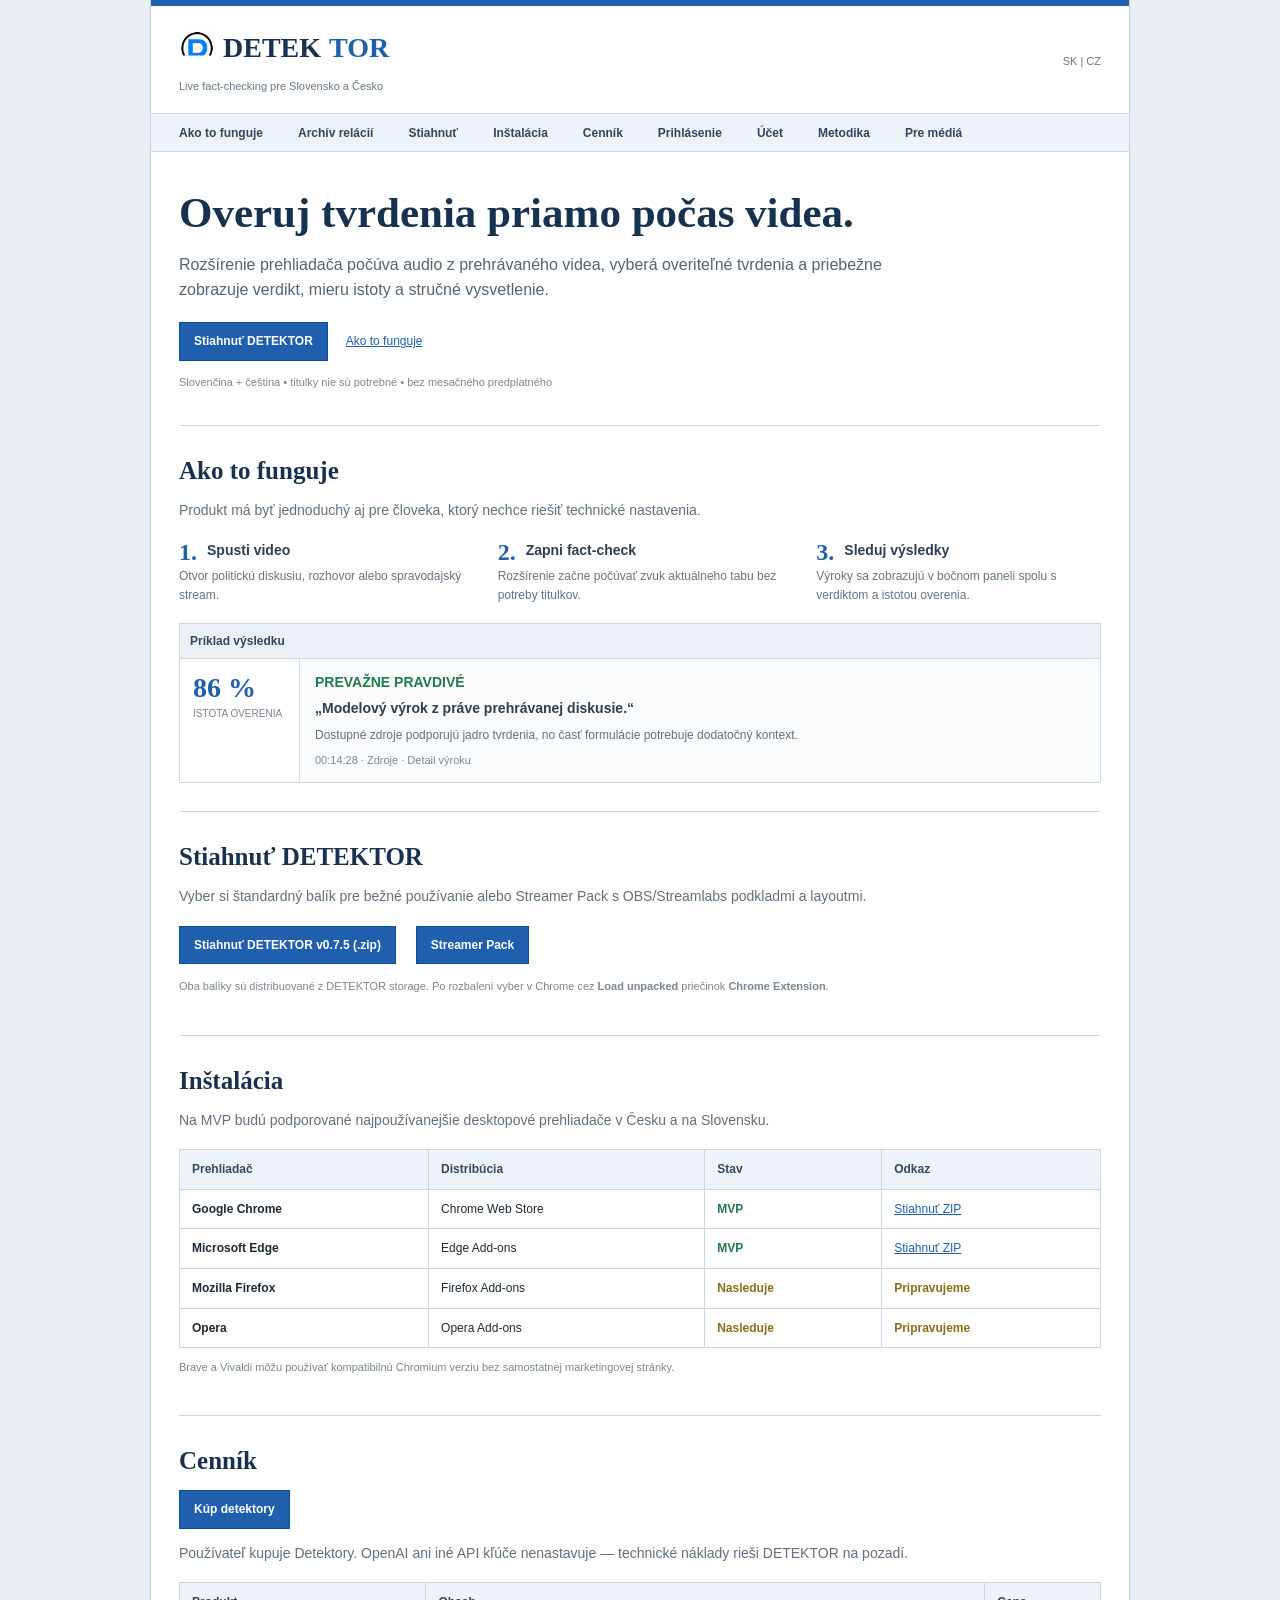
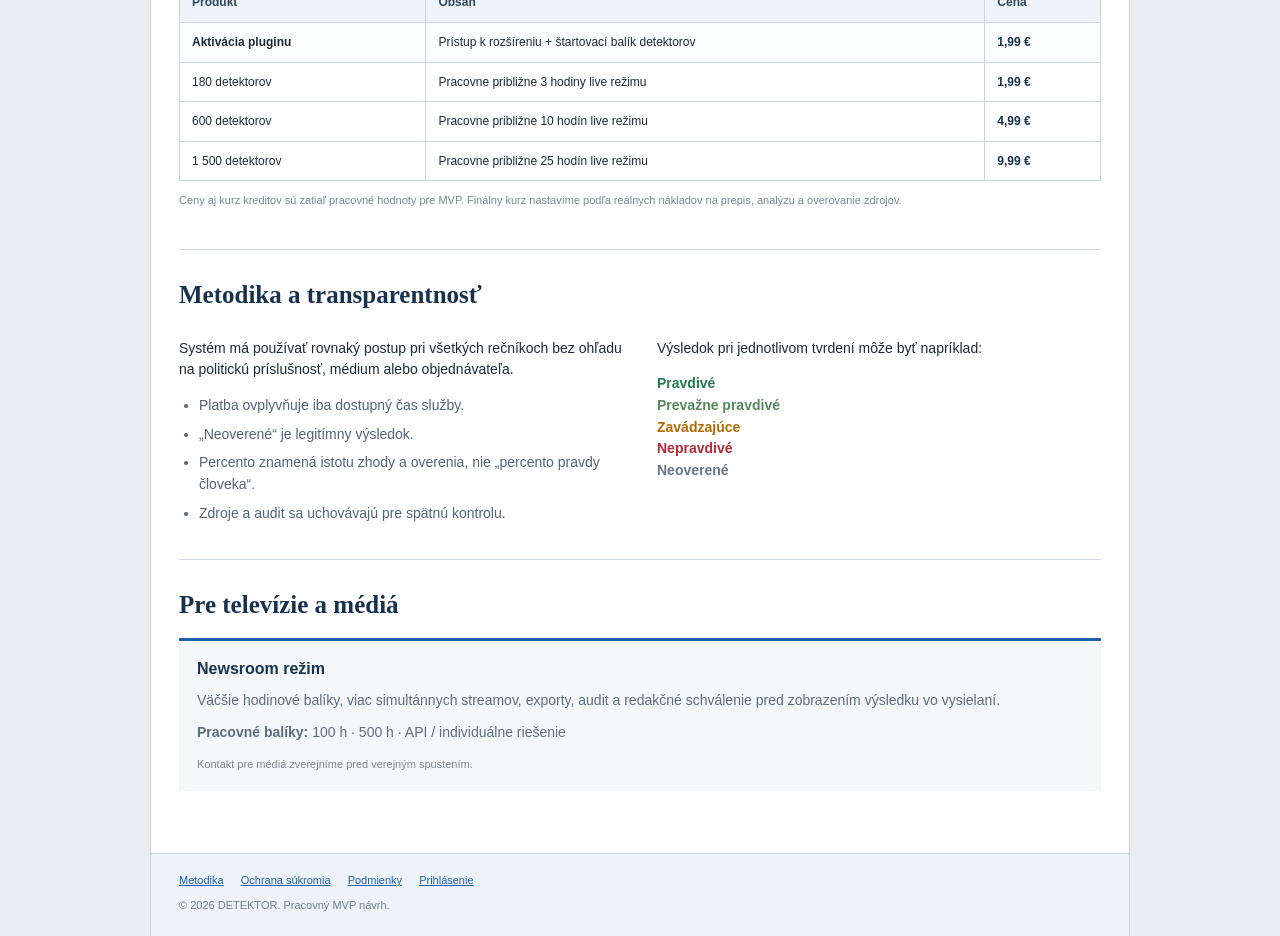
==== index.html @ 43678f48 "Update DETEKTOR download label to v0.7.5" ====
<!doctype html>
<html lang="sk">
<head>
<meta charset="utf-8">
<meta name="viewport" content="width=device-width, initial-scale=1">
<title>DETEKTOR — Live fact-checking CZ/SK</title>
<link rel="icon" href="assets/detektor-logo.png" type="image/png">
<meta name="description" content="Live fact-checking videí a diskusií v slovenčine a češtine.">
<style>
:root{
  --blue:#1f5fae;
  --blue2:#0f4f96;
  --navy:#17324f;
  --text:#1d2a36;
  --muted:#667788;
  --line:#cfd8e3;
  --soft:#f4f7fa;
  --green:#237a4b;
  --amber:#b46900;
  --red:#b42a38;
}
*{box-sizing:border-box}
html{scroll-behavior:smooth}
body{
  margin:0;
  background:#e9eef3;
  color:var(--text);
  font-family:Verdana,Arial,Helvetica,sans-serif;
  font-size:14px;
  line-height:1.55;
}
a{color:var(--blue);text-decoration:underline}
a:hover{color:var(--blue2)}
.page{
  width:min(980px,100%);
  margin:0 auto;
  background:white;
  min-height:100vh;
  border-left:1px solid #c7d0da;
  border-right:1px solid #c7d0da;
}
.topline{
  height:6px;
  background:var(--blue);
}
.header{
  padding:22px 28px 18px;
  display:flex;
  justify-content:space-between;
  align-items:center;
  gap:20px;
  border-bottom:1px solid var(--line);
  overflow:visible;
}
.brand{
  font:700 28px/1.12 Georgia,"Times New Roman",serif;
  color:var(--navy);
  text-decoration:none;
  display:inline-flex;
  align-items:center;
  gap:8px;
  min-height:40px;
  overflow:visible;
  white-space:nowrap;
}
.brand img{
  width:36px;
  height:36px;
  display:block;
  object-fit:contain;
  object-position:center;
  flex:0 0 36px;
  margin:0;
  padding:0;
  transform:none;
}
.brand span{color:var(--blue)}
.tagline{
  font-size:11px;
  color:var(--muted);
  margin-top:5px;
}
.lang{
  font-size:11px;
  color:var(--muted);
  white-space:nowrap;
}
.menu{
  background:#edf3f8;
  border-bottom:1px solid var(--line);
  padding:0 28px;
}
.menu ul{
  list-style:none;
  padding:0;
  margin:0;
  display:flex;
  flex-wrap:wrap;
}
.menu li{margin:0}
.menu a{
  display:block;
  padding:10px 15px 9px 0;
  margin-right:20px;
  color:#31475e;
  text-decoration:none;
  font-size:12px;
  font-weight:700;
}
.menu a:hover{color:var(--blue)}

.content{
  padding:0 28px 34px;
}
.hero{
  padding:38px 0 34px;
  border-bottom:1px solid var(--line);
}
.hero h1{
  font:700 43px/1.08 Georgia,"Times New Roman",serif;
  color:var(--navy);
  margin:0 0 16px;
  max-width:760px;
}
.hero p{
  max-width:760px;
  margin:0 0 18px;
  color:#536475;
  font-size:16px;
}
.hero-actions{
  margin-top:20px;
}
.button{
  display:inline-block;
  background:var(--blue);
  color:white;
  text-decoration:none;
  padding:9px 14px;
  border:1px solid var(--blue2);
  font-weight:700;
  font-size:12px;
  margin-right:8px;
}
.button:hover{background:var(--blue2);color:white}
.textlink{
  font-size:12px;
  margin-left:6px;
}
.note{
  margin-top:13px;
  color:#7b8896;
  font-size:11px;
}

.section{
  padding:30px 0 28px;
  border-bottom:1px solid var(--line);
}
.section:last-child{border-bottom:0}
.section h2{
  font:700 25px/1.2 Georgia,"Times New Roman",serif;
  color:var(--navy);
  margin:0 0 14px;
}
.section-intro{
  color:#607080;
  max-width:760px;
  margin-bottom:18px;
}
.columns{
  display:grid;
  grid-template-columns:1fr 1fr;
  gap:34px;
}
.columns.three{
  grid-template-columns:repeat(3,1fr);
}
.number{
  font:bold 24px Georgia,"Times New Roman",serif;
  color:var(--blue);
  float:left;
  margin-right:10px;
  line-height:1;
}
.step h3{
  margin:0 0 6px;
  font-size:14px;
  color:#2c4055;
}
.step p{
  margin:0;
  color:#657585;
  font-size:12px;
}
.clear{clear:both}

.browser-list{
  width:100%;
  border-collapse:collapse;
  margin-top:10px;
}
.browser-list th,
.browser-list td{
  border:1px solid #ccd6e0;
  padding:10px 12px;
  text-align:left;
  vertical-align:top;
}
.browser-list th{
  background:#edf3f8;
  color:#33495f;
  font-size:12px;
}
.browser-list td{
  font-size:12px;
}
.browser-list .status{
  color:var(--green);
  font-weight:700;
}
.browser-list .planned{
  color:#8a6d1d;
  font-weight:700;
}

.sample{
  margin-top:18px;
  border:1px solid #cfd8e3;
  background:#fafbfc;
}
.sample-head{
  background:#eaf0f6;
  border-bottom:1px solid #cfd8e3;
  padding:8px 10px;
  font-weight:700;
  color:#33485d;
  font-size:12px;
}
.sample-body{
  display:grid;
  grid-template-columns:120px 1fr;
}
.sample-left{
  padding:13px;
  border-right:1px solid #d6dee7;
  background:white;
}
.sample-left b{
  font:700 28px Georgia,"Times New Roman",serif;
  display:block;
  color:var(--blue);
}
.sample-left span{
  display:block;
  color:#7a8795;
  font-size:10px;
  margin-top:2px;
}
.sample-right{
  padding:13px 15px;
}
.sample-verdict{
  font-weight:700;
  color:var(--green);
  margin-bottom:4px;
}
.sample-claim{
  font-weight:700;
  color:#2e3f50;
  margin-bottom:6px;
}
.sample-explain{
  color:#627181;
  font-size:12px;
}
.sample-meta{
  margin-top:8px;
  font-size:11px;
  color:#7b8896;
}

.pricing{
  width:100%;
  border-collapse:collapse;
  margin-top:10px;
}
.pricing th,
.pricing td{
  border:1px solid #cbd5df;
  padding:10px 12px;
  text-align:left;
}
.pricing th{
  background:#edf3f8;
  color:#31475d;
  font-size:12px;
}
.pricing td{
  font-size:12px;
}
.pricing td.price{
  font-weight:700;
  color:var(--navy);
  white-space:nowrap;
}
.pricing tr:first-child td{
  background:#fbfdff;
}
.small{
  font-size:11px;
  color:#7a8794;
}

.rules{
  margin:0;
  padding-left:20px;
}
.rules li{
  margin:7px 0;
  color:#536475;
}
.media-box{
  border-top:3px solid var(--blue);
  background:#f5f8fb;
  padding:16px 18px;
  margin-top:18px;
}
.media-box h3{
  margin:0 0 8px;
  color:var(--navy);
  font-size:16px;
}
.media-box p{
  margin:0 0 10px;
  color:#5c6d7d;
}

.footer{
  background:#edf3f8;
  border-top:1px solid var(--line);
  padding:18px 28px 22px;
  font-size:11px;
  color:#6f7d8a;
}
.footer-links{
  margin-bottom:8px;
}
.footer-links a{
  margin-right:14px;
  font-size:11px;
}

@media(max-width:760px){
  .header{align-items:flex-start;flex-direction:column}
  .hero h1{font-size:34px}
  .columns,.columns.three{grid-template-columns:1fr}
  .sample-body{grid-template-columns:1fr}
  .sample-left{border-right:0;border-bottom:1px solid #d6dee7}
  .menu ul{display:block}
  .menu a{padding:8px 0;margin:0}
  .pricing,.browser-list{font-size:11px}
  .pricing th,.pricing td,.browser-list th,.browser-list td{padding:8px}
}
</style>
</head>
<body>
<div class="page">
  <div class="topline"></div>

  <header class="header">
    <div>
      <a href="#top" class="brand"><img src="assets/detektor-logo.png" alt="">DETEK<span>TOR</span></a>
      <div class="tagline">Live fact-checking pre Slovensko a Česko</div>
    </div>
    <div class="lang">SK | CZ</div>
  </header>

  <nav class="menu">
    <ul>
      <li><a href="#ako">Ako to funguje</a></li>
      <li><a href="archiv.html">Archív relácií</a></li>
      <li><a href="#download">Stiahnuť</a></li>
      <li><a href="#instalacia">Inštalácia</a></li>
      <li><a href="#cennik">Cenník</a></li>
      <li><a href="login.html">Prihlásenie</a></li>
      <li><a href="ucet.html">Účet</a></li>
      <li><a href="#metodika">Metodika</a></li>
      <li><a href="#media">Pre médiá</a></li>
    </ul>
  </nav>

  <main class="content" id="top">
    <section class="hero">
      <h1>Overuj tvrdenia priamo počas videa.</h1>
      <p>
        Rozšírenie prehliadača počúva audio z prehrávaného videa, vyberá overiteľné tvrdenia
        a priebežne zobrazuje verdikt, mieru istoty a stručné vysvetlenie.
      </p>
      <div class="hero-actions">
        <a href="#download" class="button">Stiahnuť DETEKTOR</a>
        <a href="#ako" class="textlink">Ako to funguje</a>
      </div>
      <div class="note">
        Slovenčina + čeština • titulky nie sú potrebné • bez mesačného predplatného
      </div>
    </section>

    <section class="section" id="ako">
      <h2>Ako to funguje</h2>
      <div class="section-intro">
        Produkt má byť jednoduchý aj pre človeka, ktorý nechce riešiť technické nastavenia.
      </div>

      <div class="columns three">
        <div class="step">
          <div class="number">1.</div>
          <h3>Spusti video</h3>
          <p>Otvor politickú diskusiu, rozhovor alebo spravodajský stream.</p>
          <div class="clear"></div>
        </div>
        <div class="step">
          <div class="number">2.</div>
          <h3>Zapni fact-check</h3>
          <p>Rozšírenie začne počúvať zvuk aktuálneho tabu bez potreby titulkov.</p>
          <div class="clear"></div>
        </div>
        <div class="step">
          <div class="number">3.</div>
          <h3>Sleduj výsledky</h3>
          <p>Výroky sa zobrazujú v bočnom paneli spolu s verdiktom a istotou overenia.</p>
          <div class="clear"></div>
        </div>
      </div>

      <div class="sample">
        <div class="sample-head">Príklad výsledku</div>
        <div class="sample-body">
          <div class="sample-left">
            <b>86 %</b>
            <span>ISTOTA OVERENIA</span>
          </div>
          <div class="sample-right">
            <div class="sample-verdict">PREVAŽNE PRAVDIVÉ</div>
            <div class="sample-claim">„Modelový výrok z práve prehrávanej diskusie.“</div>
            <div class="sample-explain">
              Dostupné zdroje podporujú jadro tvrdenia, no časť formulácie potrebuje dodatočný kontext.
            </div>
            <div class="sample-meta">00:14:28 · Zdroje · Detail výroku</div>
          </div>
        </div>
      </div>
    </section>

    <section class="section" id="download">
      <h2>Stiahnuť DETEKTOR</h2>
      <div class="section-intro">
        Vyber si štandardný balík pre bežné používanie alebo Streamer Pack s OBS/Streamlabs podkladmi a layoutmi.
      </div>
      <p>
        <a class="button" href="https://mexrrchqiehzvrefftym.supabase.co/storage/v1/object/public/downloads/DETEKTOR_latest.zip" download>Stiahnuť DETEKTOR v0.7.5 (.zip)</a>
        <a class="button secondary" href="https://mexrrchqiehzvrefftym.supabase.co/storage/v1/object/public/downloads/DETEKTOR_Streamer_latest.zip" download style="margin-left:8px">Streamer Pack</a>
      </p>
      <p class="small">
        Oba balíky sú distribuované z DETEKTOR storage. Po rozbalení vyber v Chrome cez <strong>Load unpacked</strong> priečinok <strong>Chrome Extension</strong>.
      </p>
    </section>

    <section class="section" id="instalacia">
      <h2>Inštalácia</h2>
      <div class="section-intro">
        Na MVP budú podporované najpoužívanejšie desktopové prehliadače v Česku a na Slovensku.
      </div>

      <table class="browser-list">
        <thead>
          <tr>
            <th>Prehliadač</th>
            <th>Distribúcia</th>
            <th>Stav</th>
            <th>Odkaz</th>
          </tr>
        </thead>
        <tbody>
          <tr>
            <td><strong>Google Chrome</strong></td>
            <td>Chrome Web Store</td>
            <td class="status">MVP</td>
            <td><a href="https://mexrrchqiehzvrefftym.supabase.co/storage/v1/object/public/downloads/DETEKTOR_latest.zip">Stiahnuť ZIP</a></td>
          </tr>
          <tr>
            <td><strong>Microsoft Edge</strong></td>
            <td>Edge Add-ons</td>
            <td class="status">MVP</td>
            <td><a href="https://mexrrchqiehzvrefftym.supabase.co/storage/v1/object/public/downloads/DETEKTOR_latest.zip">Stiahnuť ZIP</a></td>
          </tr>
          <tr>
            <td><strong>Mozilla Firefox</strong></td>
            <td>Firefox Add-ons</td>
            <td class="planned">Nasleduje</td>
            <td><span class="planned">Pripravujeme</span></td>
          </tr>
          <tr>
            <td><strong>Opera</strong></td>
            <td>Opera Add-ons</td>
            <td class="planned">Nasleduje</td>
            <td><span class="planned">Pripravujeme</span></td>
          </tr>
        </tbody>
      </table>

      <p class="small">
        Brave a Vivaldi môžu používať kompatibilnú Chromium verziu bez samostatnej marketingovej stránky.
      </p>
    </section>

    <section class="section" id="cennik">
      <h2>Cenník</h2>
      <p><a class="button" href="ucet.html#kupit">Kúp detektory</a></p>
      <div class="section-intro">
        Používateľ kupuje Detektory. OpenAI ani iné API kľúče nenastavuje — technické náklady rieši DETEKTOR na pozadí.
      </div>

      <table class="pricing">
        <thead>
          <tr>
            <th>Produkt</th>
            <th>Obsah</th>
            <th>Cena</th>
          </tr>
        </thead>
        <tbody>
          <tr>
            <td><strong>Aktivácia pluginu</strong></td>
            <td>Prístup k rozšíreniu + štartovací balík detektorov</td>
            <td class="price">1,99 €</td>
          </tr>
          <tr>
            <td>180 detektorov</td>
            <td>Pracovne približne 3 hodiny live režimu</td>
            <td class="price">1,99 €</td>
          </tr>
          <tr>
            <td>600 detektorov</td>
            <td>Pracovne približne 10 hodín live režimu</td>
            <td class="price">4,99 €</td>
          </tr>
          <tr>
            <td>1 500 detektorov</td>
            <td>Pracovne približne 25 hodín live režimu</td>
            <td class="price">9,99 €</td>
          </tr>
        </tbody>
      </table>

      <p class="small">
        Ceny aj kurz kreditov sú zatiaľ pracovné hodnoty pre MVP. Finálny kurz nastavíme podľa reálnych nákladov na prepis, analýzu a overovanie zdrojov.
      </p>
    </section>

    <section class="section" id="metodika">
      <h2>Metodika a transparentnosť</h2>
      <div class="columns">
        <div>
          <p>
            Systém má používať rovnaký postup pri všetkých rečníkoch bez ohľadu na politickú príslušnosť,
            médium alebo objednávateľa.
          </p>
          <ul class="rules">
            <li>Platba ovplyvňuje iba dostupný čas služby.</li>
            <li>„Neoverené“ je legitímny výsledok.</li>
            <li>Percento znamená istotu zhody a overenia, nie „percento pravdy človeka“.</li>
            <li>Zdroje a audit sa uchovávajú pre spätnú kontrolu.</li>
          </ul>
        </div>
        <div>
          <p>
            Výsledok pri jednotlivom tvrdení môže byť napríklad:
          </p>
          <p>
            <strong style="color:var(--green)">Pravdivé</strong><br>
            <strong style="color:#55885f">Prevažne pravdivé</strong><br>
            <strong style="color:var(--amber)">Zavádzajúce</strong><br>
            <strong style="color:var(--red)">Nepravdivé</strong><br>
            <strong style="color:var(--muted)">Neoverené</strong>
          </p>
        </div>
      </div>
    </section>

    <section class="section" id="media">
      <h2>Pre televízie a médiá</h2>
      <div class="media-box">
        <h3>Newsroom režim</h3>
        <p>
          Väčšie hodinové balíky, viac simultánnych streamov, exporty, audit a redakčné schválenie
          pred zobrazením výsledku vo vysielaní.
        </p>
        <p>
          <strong>Pracovné balíky:</strong> 100 h · 500 h · API / individuálne riešenie
        </p>
        <span class="small">Kontakt pre médiá zverejníme pred verejným spustením.</span>
      </div>
    </section>
  </main>

  <footer class="footer">
    <div class="footer-links">
      <a href="#metodika">Metodika</a>
      <a href="ochrana-sukromia.html">Ochrana súkromia</a>
      <a href="podmienky.html">Podmienky</a>
      <a href="login.html">Prihlásenie</a>
    </div>
    © 2026 DETEKTOR. Pracovný MVP návrh.
  </footer>
</div>
</body>
</html>
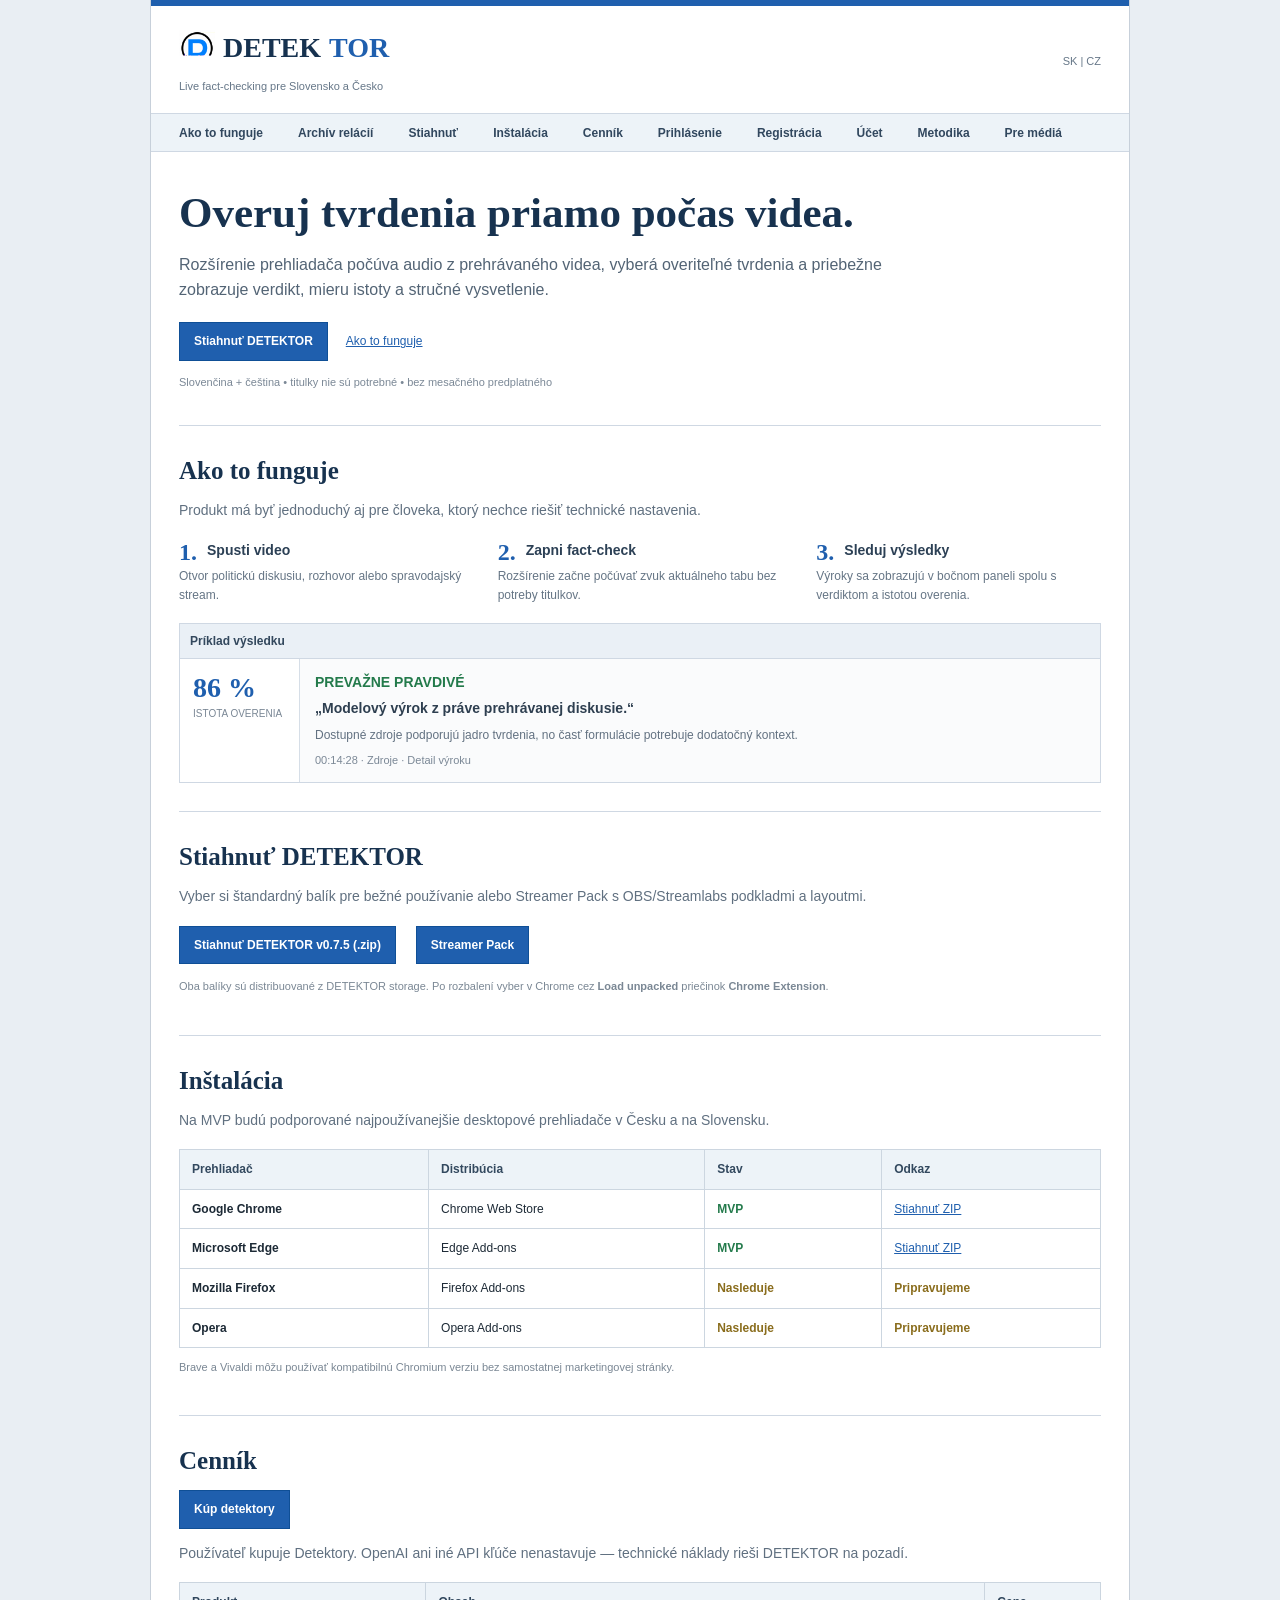
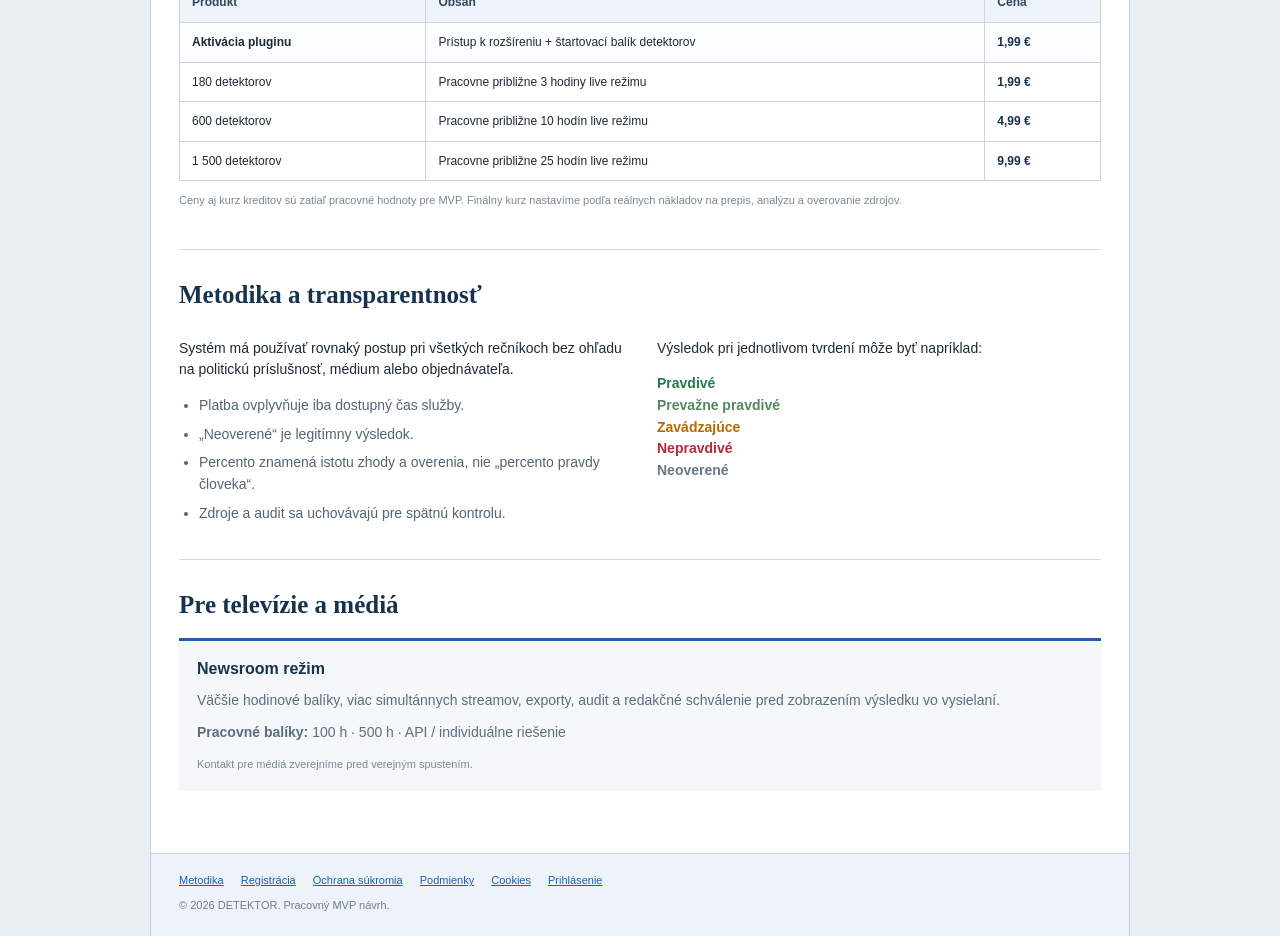
==== commit 2375e345: "Add registration and legal navigation" ====
--- a/index.html
+++ b/index.html
@@ -4,7 +4,7 @@
 <meta charset="utf-8">
 <meta name="viewport" content="width=device-width, initial-scale=1">
 <title>DETEKTOR — Live fact-checking CZ/SK</title>
-<link rel="icon" href="assets/detektor-logo.png" type="image/png">
+<link rel="icon" href="assets/detektor-logo.png?v=3" type="image/png">
 <meta name="description" content="Live fact-checking videí a diskusií v slovenčine a češtine.">
 <style>
 :root{
@@ -370,7 +370,7 @@
 
   <header class="header">
     <div>
-      <a href="#top" class="brand"><img src="assets/detektor-logo.png" alt="">DETEK<span>TOR</span></a>
+      <a href="#top" class="brand"><img src="assets/detektor-logo.png?v=3" alt="">DETEK<span>TOR</span></a>
       <div class="tagline">Live fact-checking pre Slovensko a Česko</div>
     </div>
     <div class="lang">SK | CZ</div>
@@ -384,6 +384,7 @@
       <li><a href="#instalacia">Inštalácia</a></li>
       <li><a href="#cennik">Cenník</a></li>
       <li><a href="login.html">Prihlásenie</a></li>
+      <li><a href="registracia.html">Registrácia</a></li>
       <li><a href="ucet.html">Účet</a></li>
       <li><a href="#metodika">Metodika</a></li>
       <li><a href="#media">Pre médiá</a></li>
@@ -607,8 +608,10 @@
   <footer class="footer">
     <div class="footer-links">
       <a href="#metodika">Metodika</a>
+      <a href="registracia.html">Registrácia</a>
       <a href="ochrana-sukromia.html">Ochrana súkromia</a>
       <a href="podmienky.html">Podmienky</a>
+      <a href="cookies.html">Cookies</a>
       <a href="login.html">Prihlásenie</a>
     </div>
     © 2026 DETEKTOR. Pracovný MVP návrh.
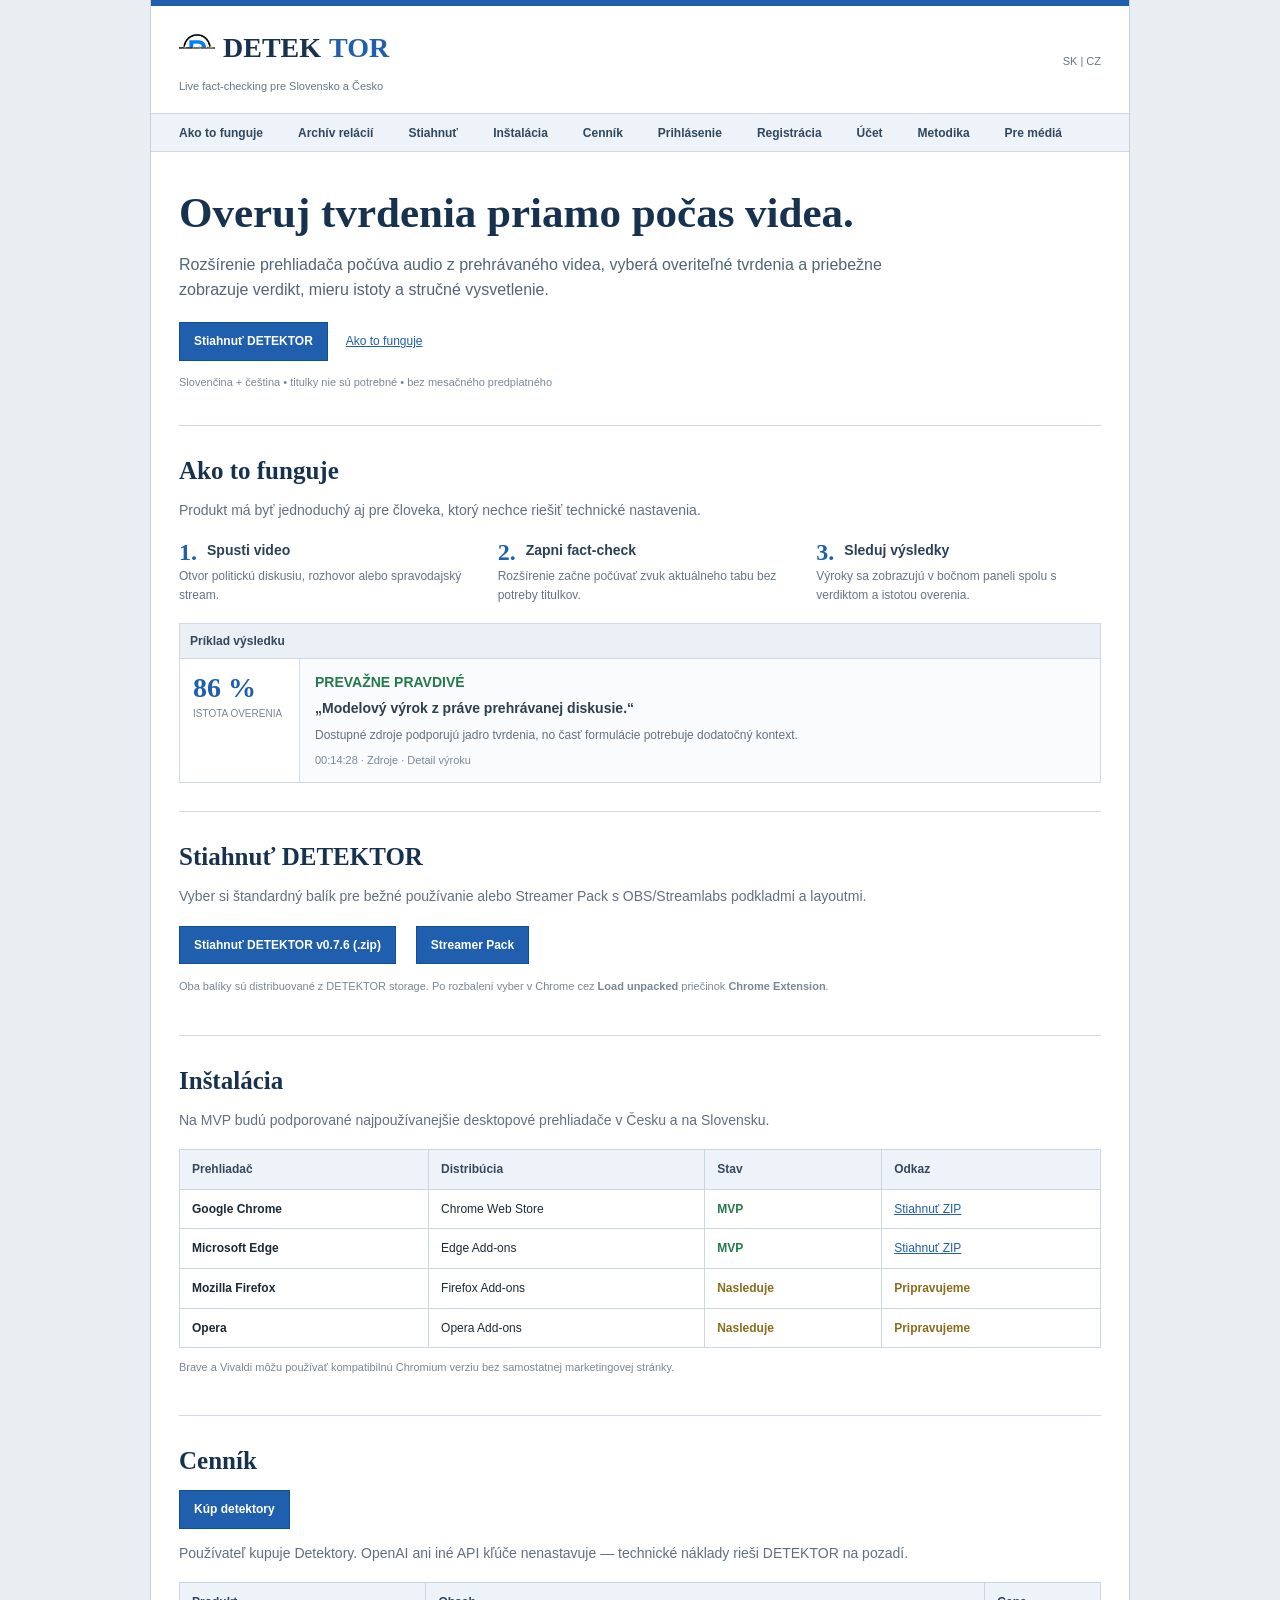
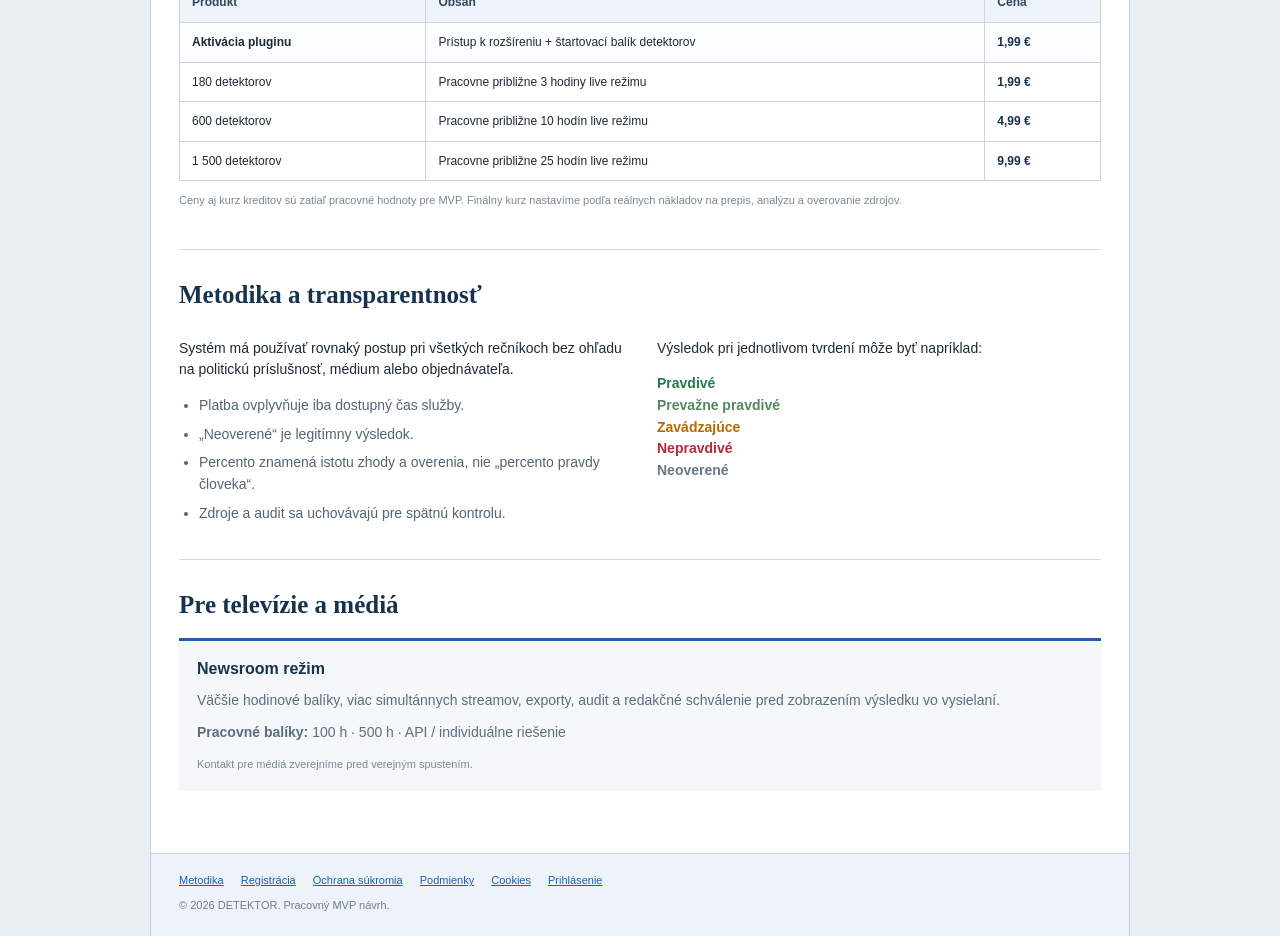
==== commit bc1ddd36: "Update DETEKTOR download label to v0.7.6" ====
--- a/index.html
+++ b/index.html
@@ -459,7 +459,7 @@
         Vyber si štandardný balík pre bežné používanie alebo Streamer Pack s OBS/Streamlabs podkladmi a layoutmi.
       </div>
       <p>
-        <a class="button" href="https://mexrrchqiehzvrefftym.supabase.co/storage/v1/object/public/downloads/DETEKTOR_latest.zip" download>Stiahnuť DETEKTOR v0.7.5 (.zip)</a>
+        <a class="button" href="https://mexrrchqiehzvrefftym.supabase.co/storage/v1/object/public/downloads/DETEKTOR_latest.zip" download>Stiahnuť DETEKTOR v0.7.6 (.zip)</a>
         <a class="button secondary" href="https://mexrrchqiehzvrefftym.supabase.co/storage/v1/object/public/downloads/DETEKTOR_Streamer_latest.zip" download style="margin-left:8px">Streamer Pack</a>
       </p>
       <p class="small">
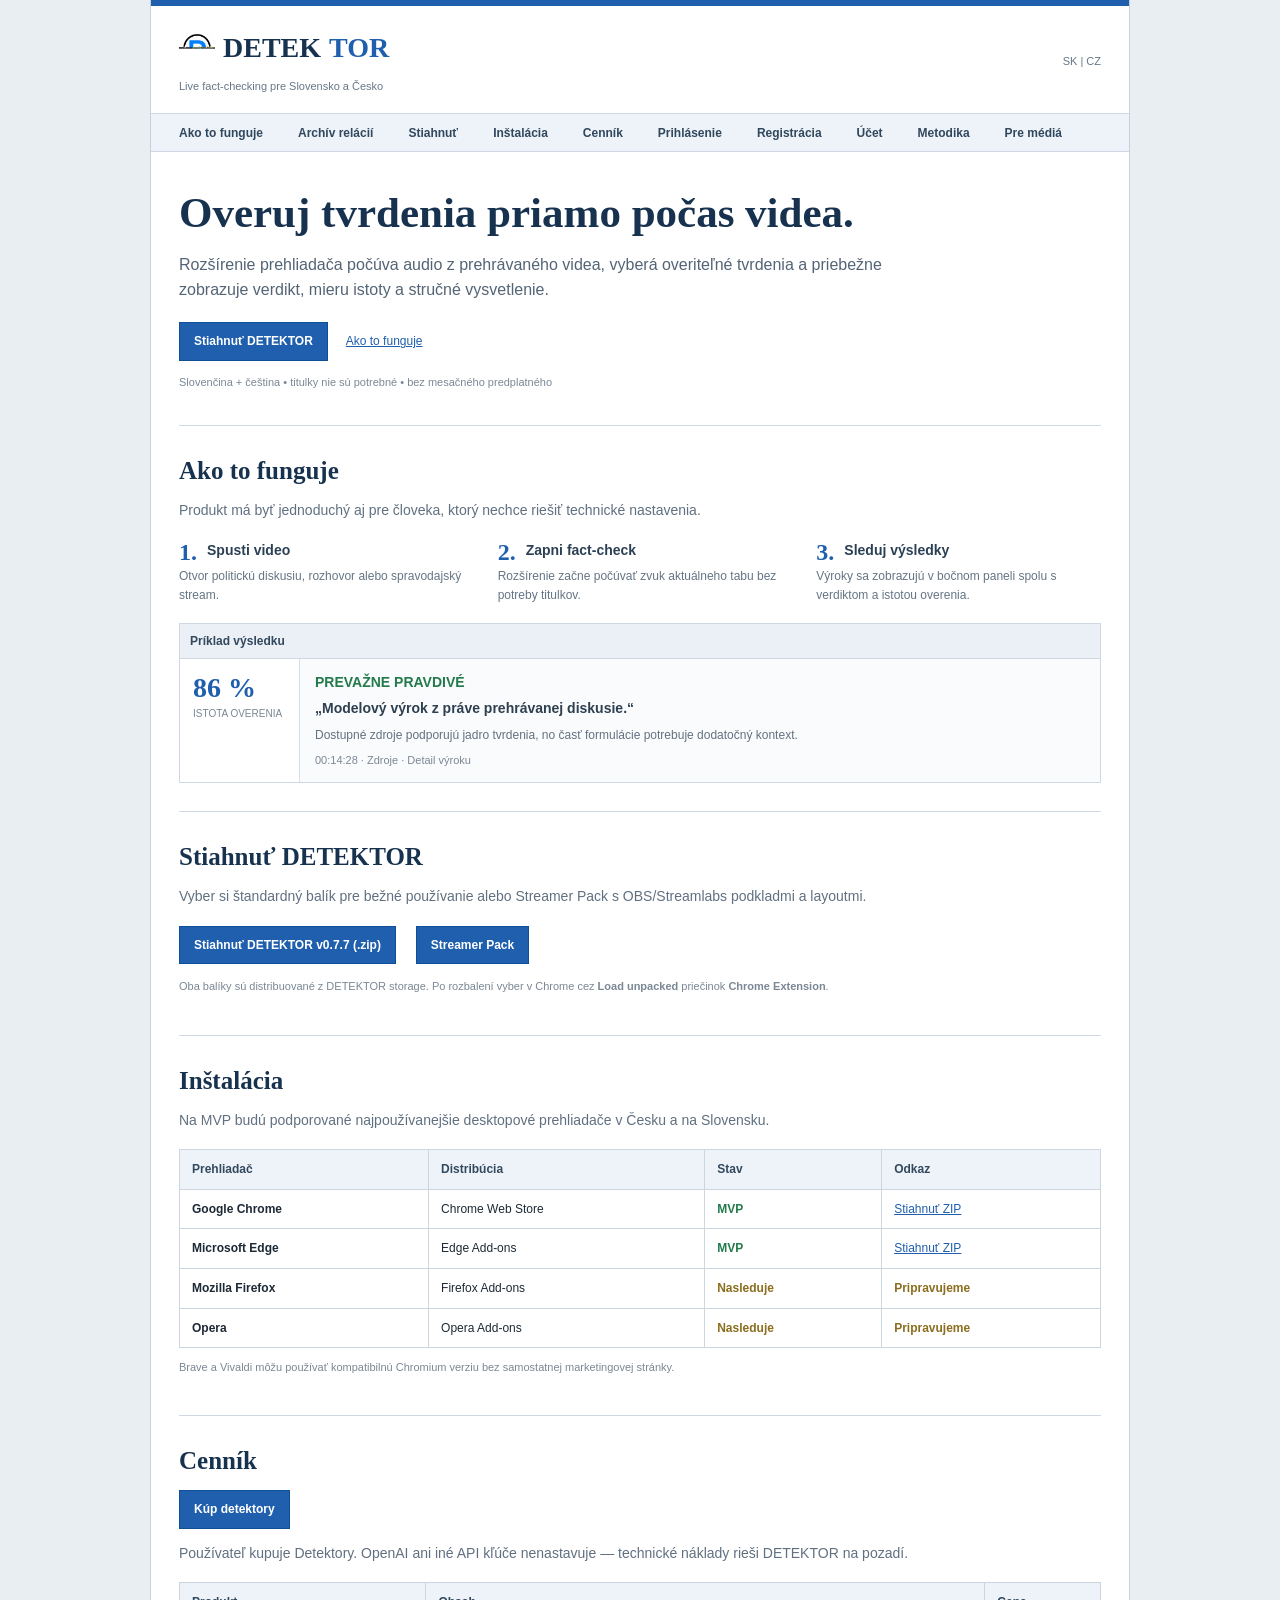
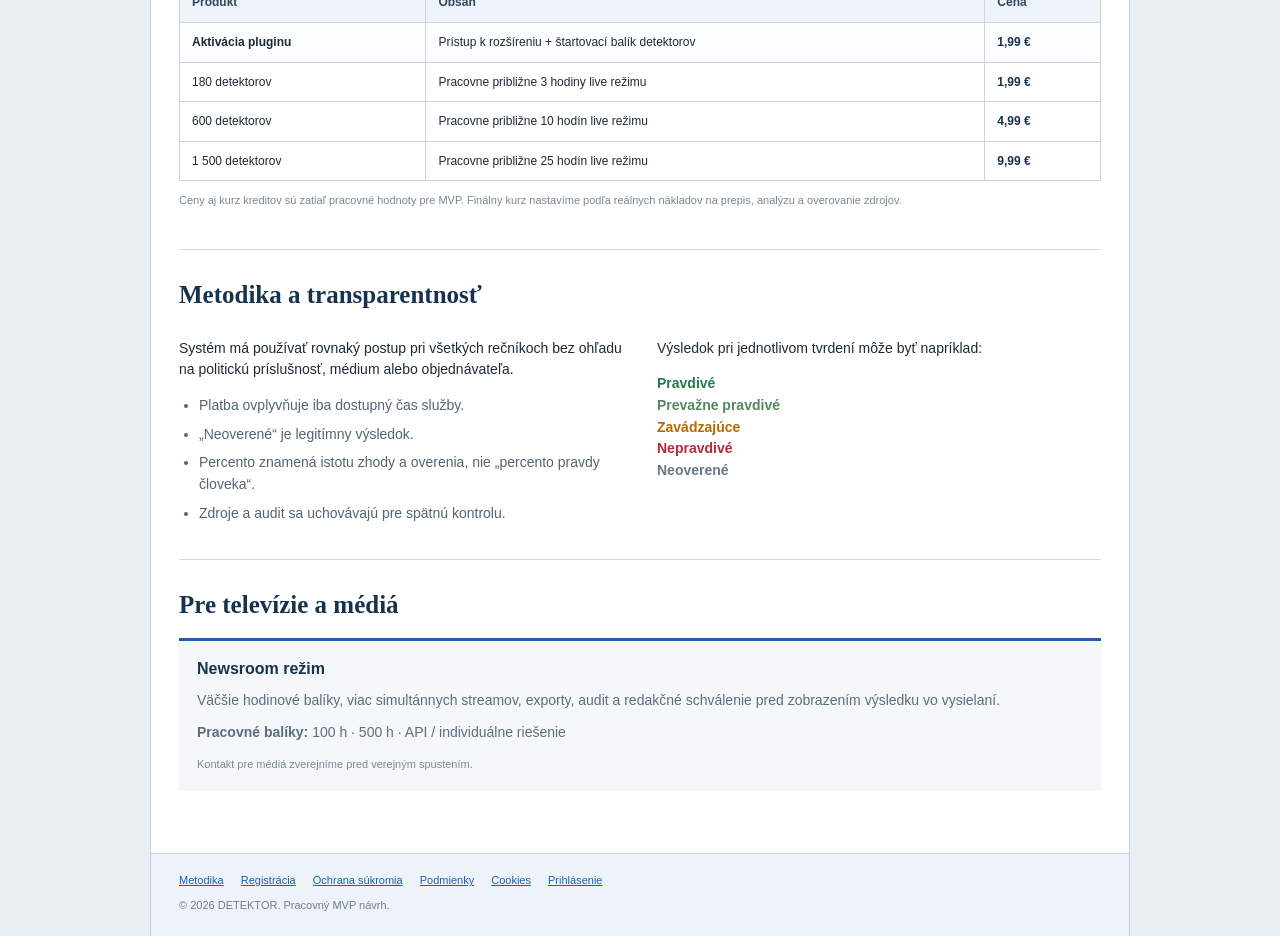
==== commit 43a35b99: "Update DETEKTOR download label to v0.7.7" ====
--- a/index.html
+++ b/index.html
@@ -459,7 +459,7 @@
         Vyber si štandardný balík pre bežné používanie alebo Streamer Pack s OBS/Streamlabs podkladmi a layoutmi.
       </div>
       <p>
-        <a class="button" href="https://mexrrchqiehzvrefftym.supabase.co/storage/v1/object/public/downloads/DETEKTOR_latest.zip" download>Stiahnuť DETEKTOR v0.7.6 (.zip)</a>
+        <a class="button" href="https://mexrrchqiehzvrefftym.supabase.co/storage/v1/object/public/downloads/DETEKTOR_latest.zip" download>Stiahnuť DETEKTOR v0.7.7 (.zip)</a>
         <a class="button secondary" href="https://mexrrchqiehzvrefftym.supabase.co/storage/v1/object/public/downloads/DETEKTOR_Streamer_latest.zip" download style="margin-left:8px">Streamer Pack</a>
       </p>
       <p class="small">
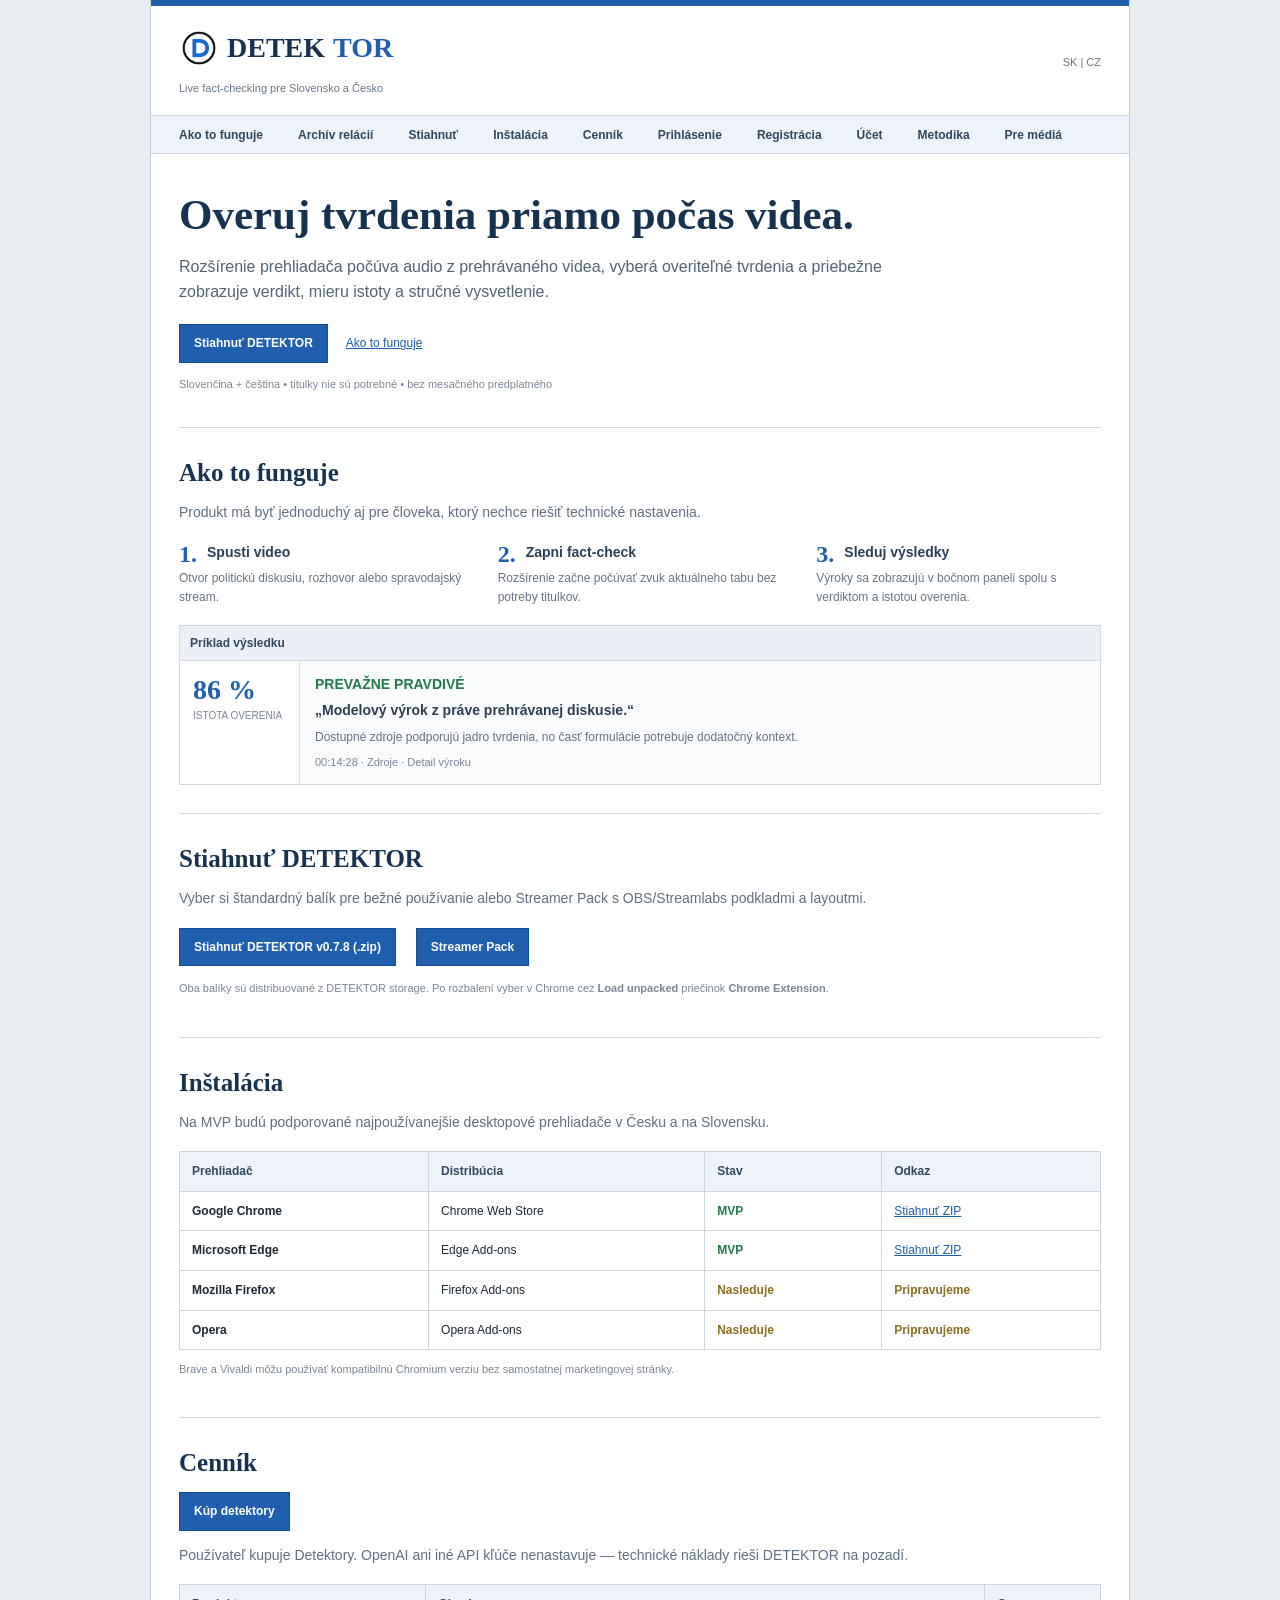
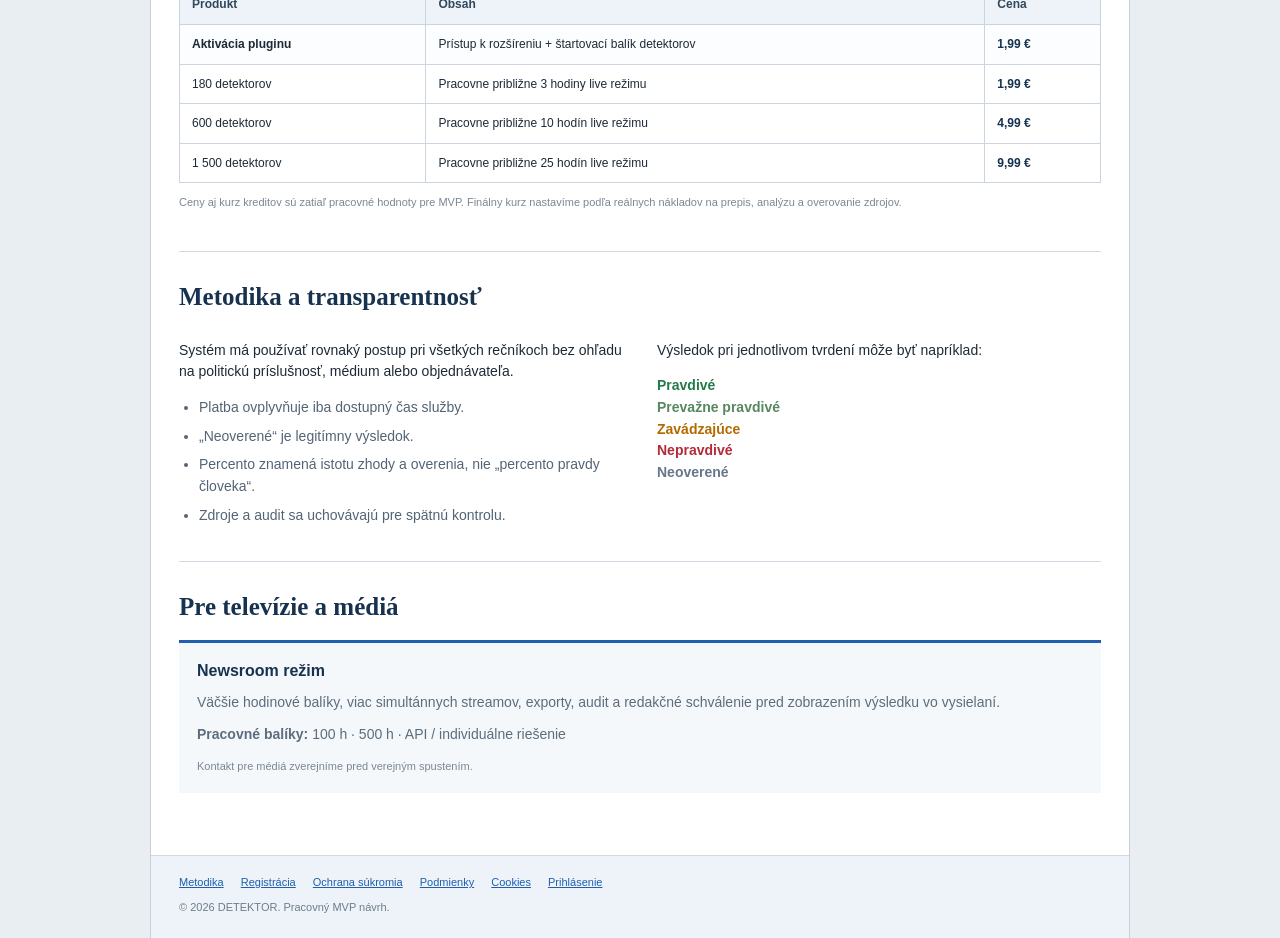
==== commit 861be4b7: "Fix DETEKTOR logo asset rendering and bump v0.7.8" ====
--- a/index.html
+++ b/index.html
@@ -4,7 +4,7 @@
 <meta charset="utf-8">
 <meta name="viewport" content="width=device-width, initial-scale=1">
 <title>DETEKTOR — Live fact-checking CZ/SK</title>
-<link rel="icon" href="assets/detektor-logo.png?v=3" type="image/png">
+<link rel="icon" href="assets/detektor-logo.png?v=4" type="image/png">
 <meta name="description" content="Live fact-checking videí a diskusií v slovenčine a češtine.">
 <style>
 :root{
@@ -64,12 +64,12 @@
   white-space:nowrap;
 }
 .brand img{
-  width:36px;
-  height:36px;
+  width:40px;
+  height:40px;
   display:block;
   object-fit:contain;
   object-position:center;
-  flex:0 0 36px;
+  flex:0 0 40px;
   margin:0;
   padding:0;
   transform:none;
@@ -370,7 +370,7 @@
 
   <header class="header">
     <div>
-      <a href="#top" class="brand"><img src="assets/detektor-logo.png?v=3" alt="">DETEK<span>TOR</span></a>
+      <a href="#top" class="brand"><img src="assets/detektor-logo.png?v=4" alt="">DETEK<span>TOR</span></a>
       <div class="tagline">Live fact-checking pre Slovensko a Česko</div>
     </div>
     <div class="lang">SK | CZ</div>
@@ -459,7 +459,7 @@
         Vyber si štandardný balík pre bežné používanie alebo Streamer Pack s OBS/Streamlabs podkladmi a layoutmi.
       </div>
       <p>
-        <a class="button" href="https://mexrrchqiehzvrefftym.supabase.co/storage/v1/object/public/downloads/DETEKTOR_latest.zip" download>Stiahnuť DETEKTOR v0.7.7 (.zip)</a>
+        <a class="button" href="https://mexrrchqiehzvrefftym.supabase.co/storage/v1/object/public/downloads/DETEKTOR_latest.zip" download>Stiahnuť DETEKTOR v0.7.8 (.zip)</a>
         <a class="button secondary" href="https://mexrrchqiehzvrefftym.supabase.co/storage/v1/object/public/downloads/DETEKTOR_Streamer_latest.zip" download style="margin-left:8px">Streamer Pack</a>
       </p>
       <p class="small">
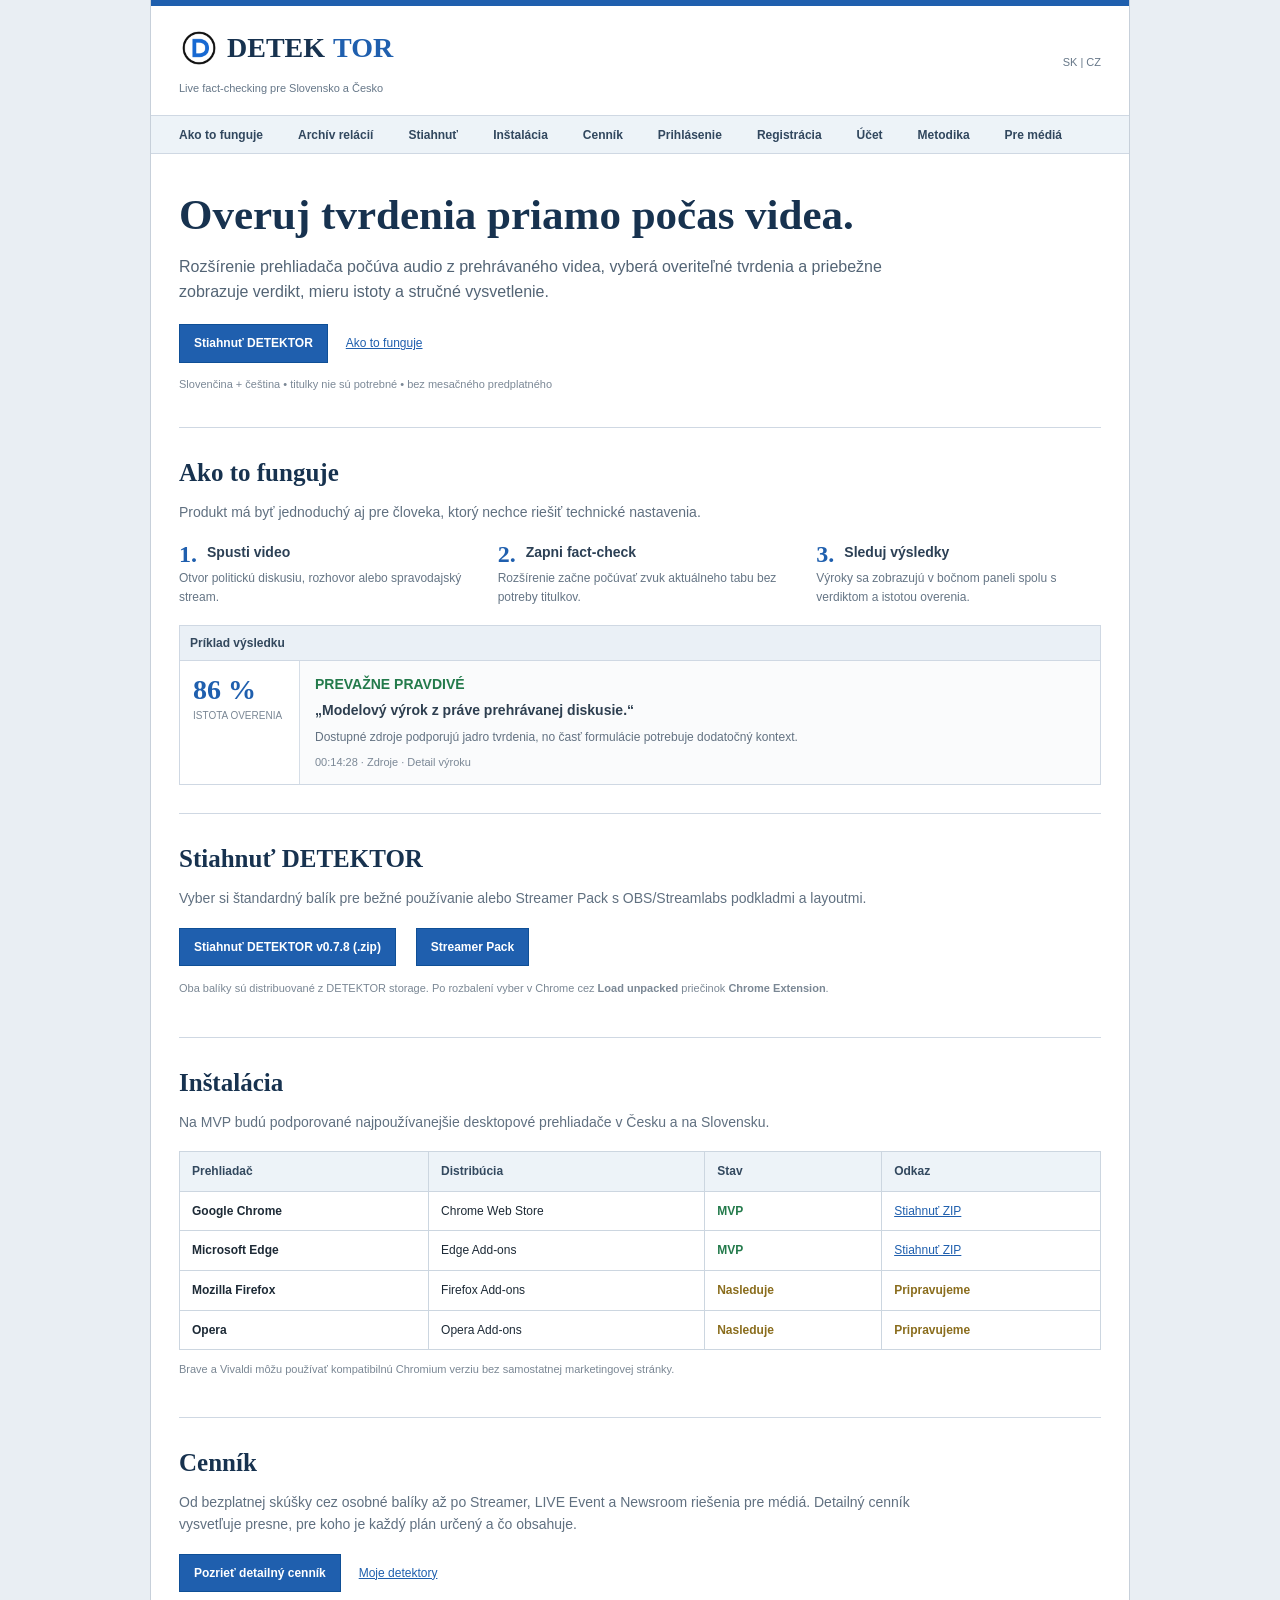
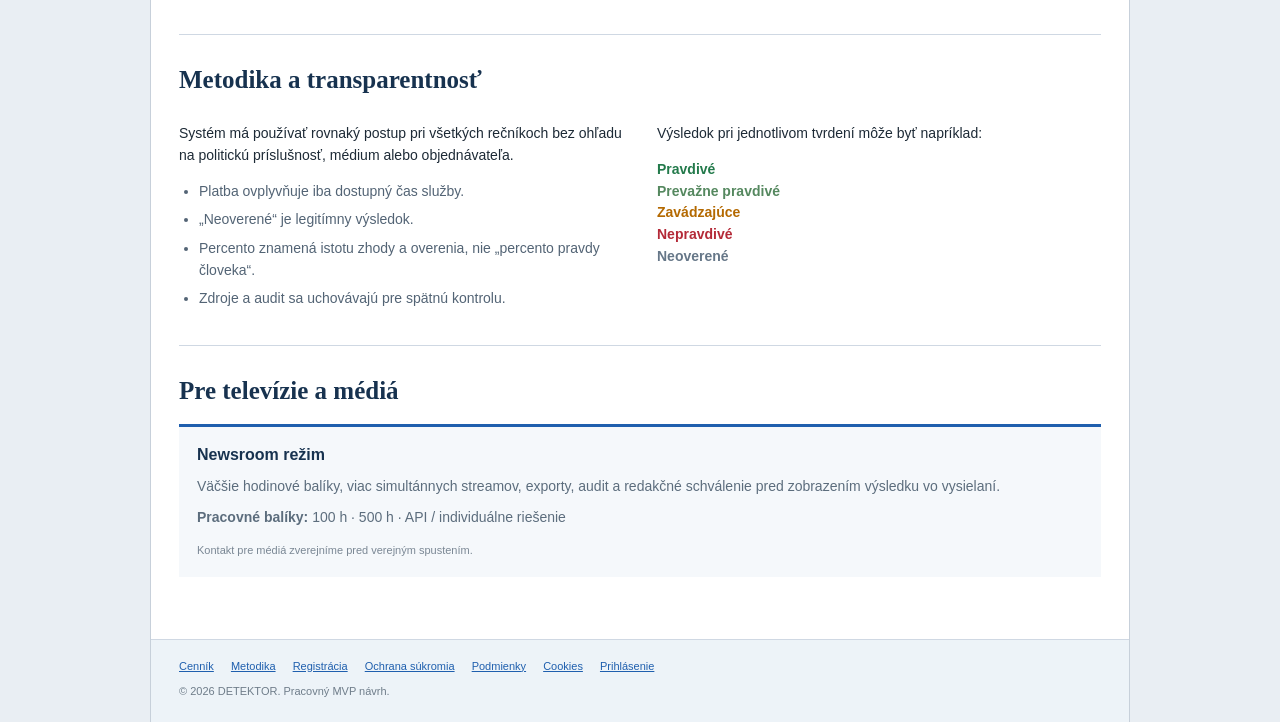
==== commit f1e7a874: "Link standalone pricing page and remove outdated prices" ====
--- a/index.html
+++ b/index.html
@@ -382,7 +382,7 @@
       <li><a href="archiv.html">Archív relácií</a></li>
       <li><a href="#download">Stiahnuť</a></li>
       <li><a href="#instalacia">Inštalácia</a></li>
-      <li><a href="#cennik">Cenník</a></li>
+      <li><a href="cennik.html">Cenník</a></li>
       <li><a href="login.html">Prihlásenie</a></li>
       <li><a href="registracia.html">Registrácia</a></li>
       <li><a href="ucet.html">Účet</a></li>
@@ -517,46 +517,11 @@
 
     <section class="section" id="cennik">
       <h2>Cenník</h2>
-      <p><a class="button" href="ucet.html#kupit">Kúp detektory</a></p>
       <div class="section-intro">
-        Používateľ kupuje Detektory. OpenAI ani iné API kľúče nenastavuje — technické náklady rieši DETEKTOR na pozadí.
-      </div>
-
-      <table class="pricing">
-        <thead>
-          <tr>
-            <th>Produkt</th>
-            <th>Obsah</th>
-            <th>Cena</th>
-          </tr>
-        </thead>
-        <tbody>
-          <tr>
-            <td><strong>Aktivácia pluginu</strong></td>
-            <td>Prístup k rozšíreniu + štartovací balík detektorov</td>
-            <td class="price">1,99 €</td>
-          </tr>
-          <tr>
-            <td>180 detektorov</td>
-            <td>Pracovne približne 3 hodiny live režimu</td>
-            <td class="price">1,99 €</td>
-          </tr>
-          <tr>
-            <td>600 detektorov</td>
-            <td>Pracovne približne 10 hodín live režimu</td>
-            <td class="price">4,99 €</td>
-          </tr>
-          <tr>
-            <td>1 500 detektorov</td>
-            <td>Pracovne približne 25 hodín live režimu</td>
-            <td class="price">9,99 €</td>
-          </tr>
-        </tbody>
-      </table>
-
-      <p class="small">
-        Ceny aj kurz kreditov sú zatiaľ pracovné hodnoty pre MVP. Finálny kurz nastavíme podľa reálnych nákladov na prepis, analýzu a overovanie zdrojov.
-      </p>
+        Od bezplatnej skúšky cez osobné balíky až po Streamer, LIVE Event a Newsroom riešenia pre médiá.
+        Detailný cenník vysvetľuje presne, pre koho je každý plán určený a čo obsahuje.
+      </div>
+      <p><a class="button" href="cennik.html">Pozrieť detailný cenník</a> <a class="textlink" href="ucet.html#kupit">Moje detektory</a></p>
     </section>
 
     <section class="section" id="metodika">
@@ -607,6 +572,7 @@
 
   <footer class="footer">
     <div class="footer-links">
+      <a href="cennik.html">Cenník</a>
       <a href="#metodika">Metodika</a>
       <a href="registracia.html">Registrácia</a>
       <a href="ochrana-sukromia.html">Ochrana súkromia</a>
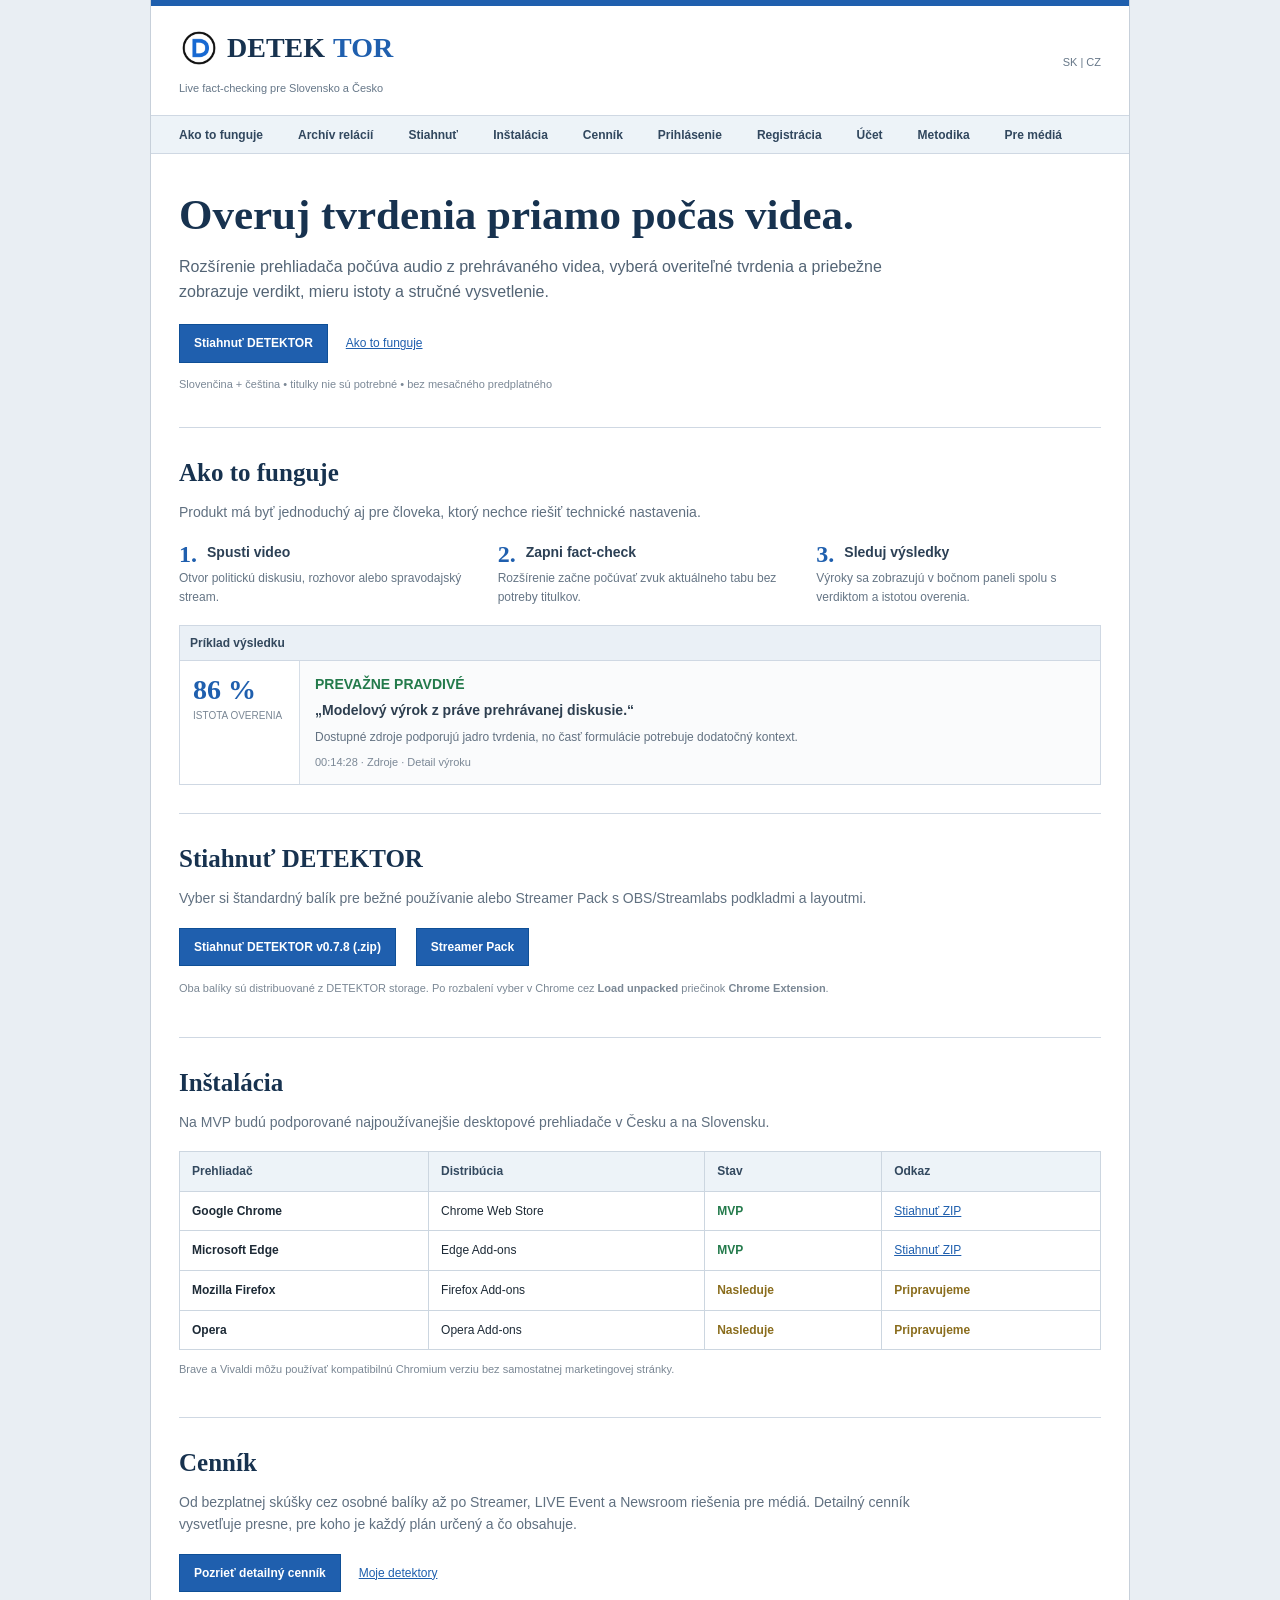
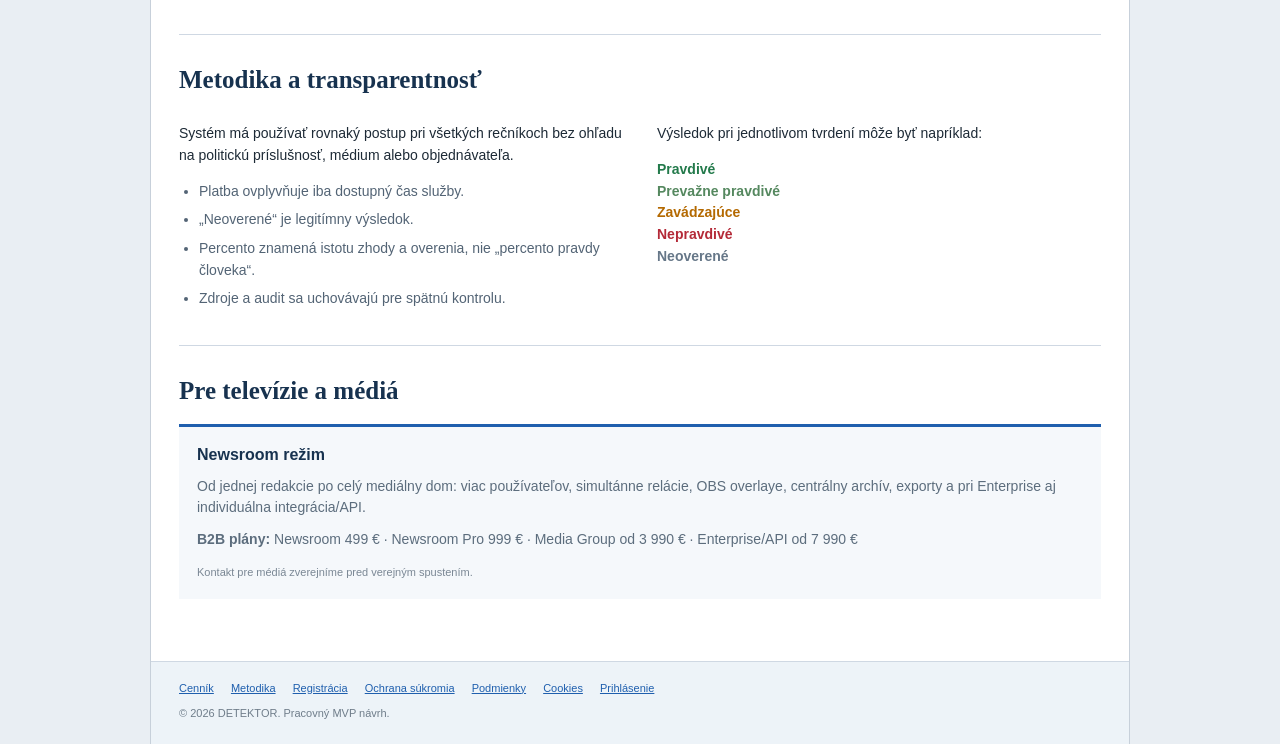
==== commit c92f1eee: "Align homepage B2B pricing with Media Group tiers" ====
--- a/index.html
+++ b/index.html
@@ -559,11 +559,11 @@
       <div class="media-box">
         <h3>Newsroom režim</h3>
         <p>
-          Väčšie hodinové balíky, viac simultánnych streamov, exporty, audit a redakčné schválenie
-          pred zobrazením výsledku vo vysielaní.
+          Od jednej redakcie po celý mediálny dom: viac používateľov, simultánne relácie, OBS overlaye,
+          centrálny archív, exporty a pri Enterprise aj individuálna integrácia/API.
         </p>
         <p>
-          <strong>Pracovné balíky:</strong> 100 h · 500 h · API / individuálne riešenie
+          <strong>B2B plány:</strong> Newsroom 499 € · Newsroom Pro 999 € · Media Group od 3 990 € · Enterprise/API od 7 990 €
         </p>
         <span class="small">Kontakt pre médiá zverejníme pred verejným spustením.</span>
       </div>
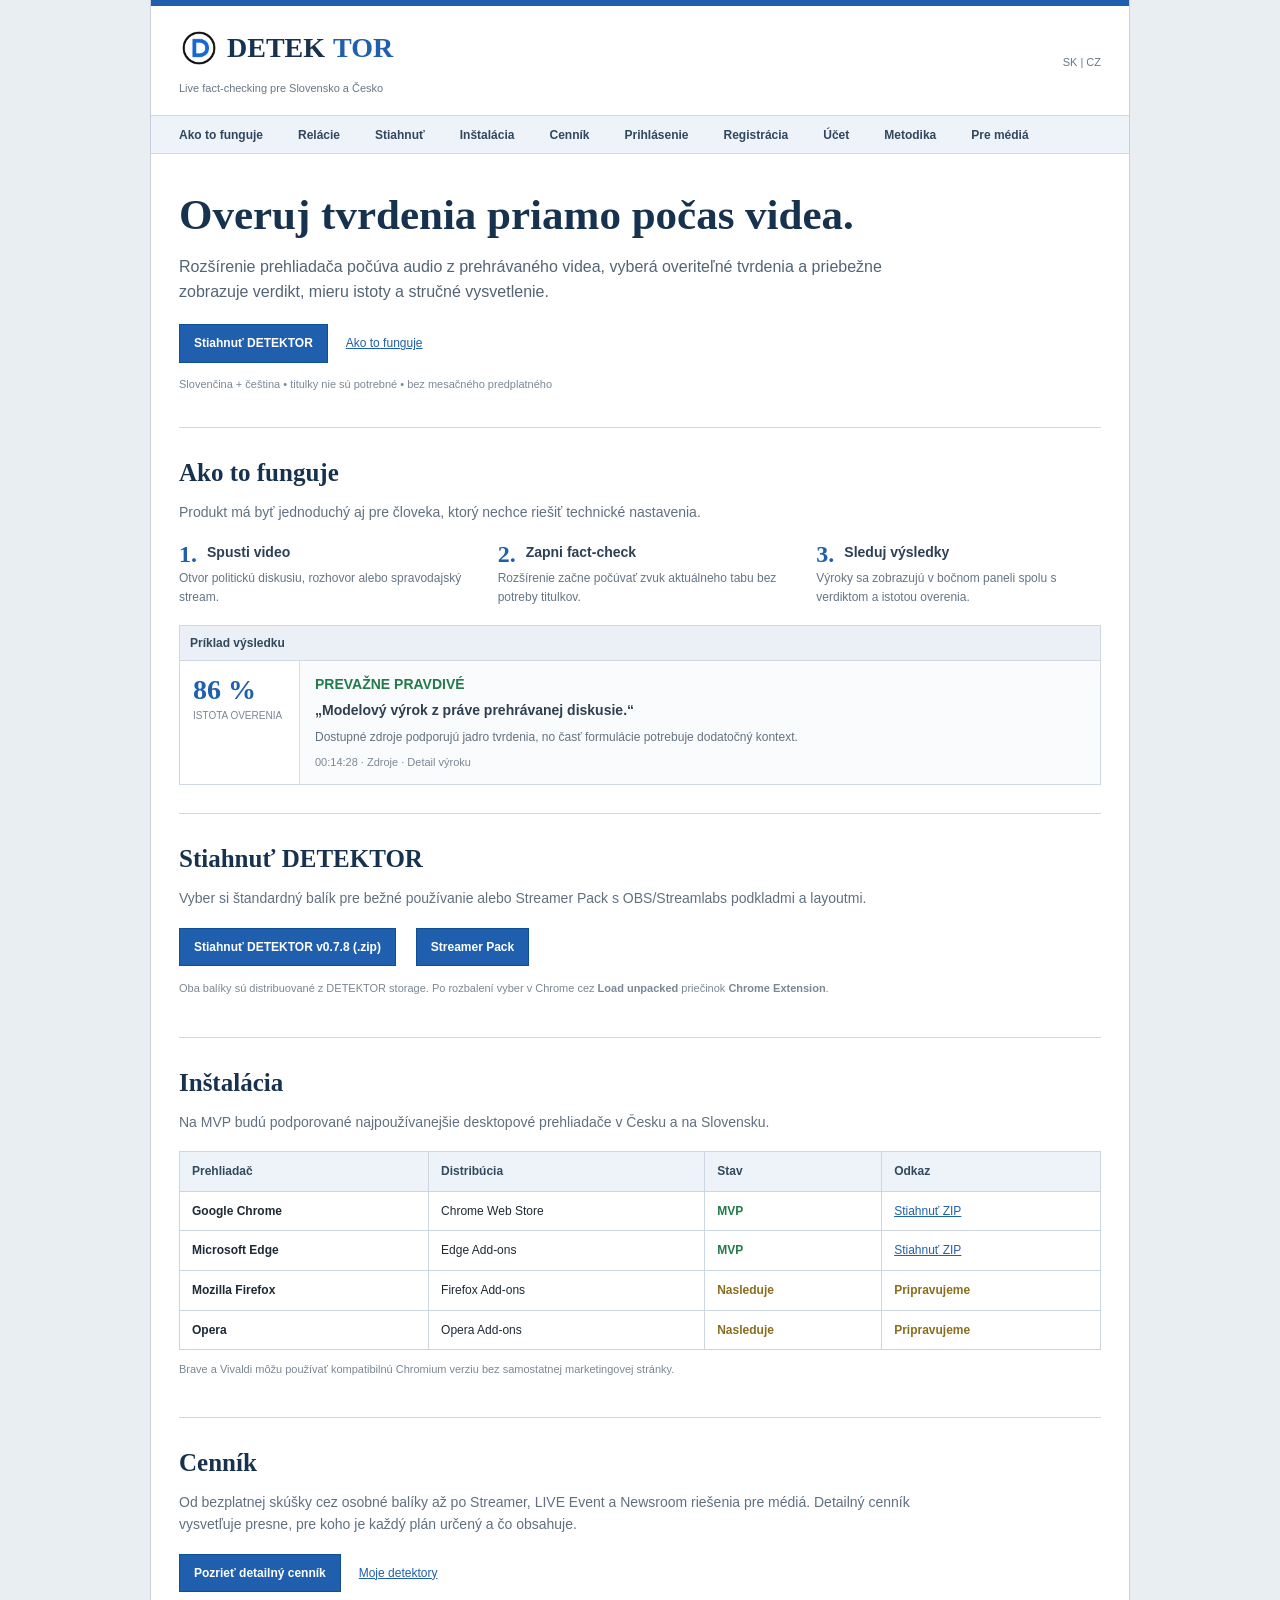
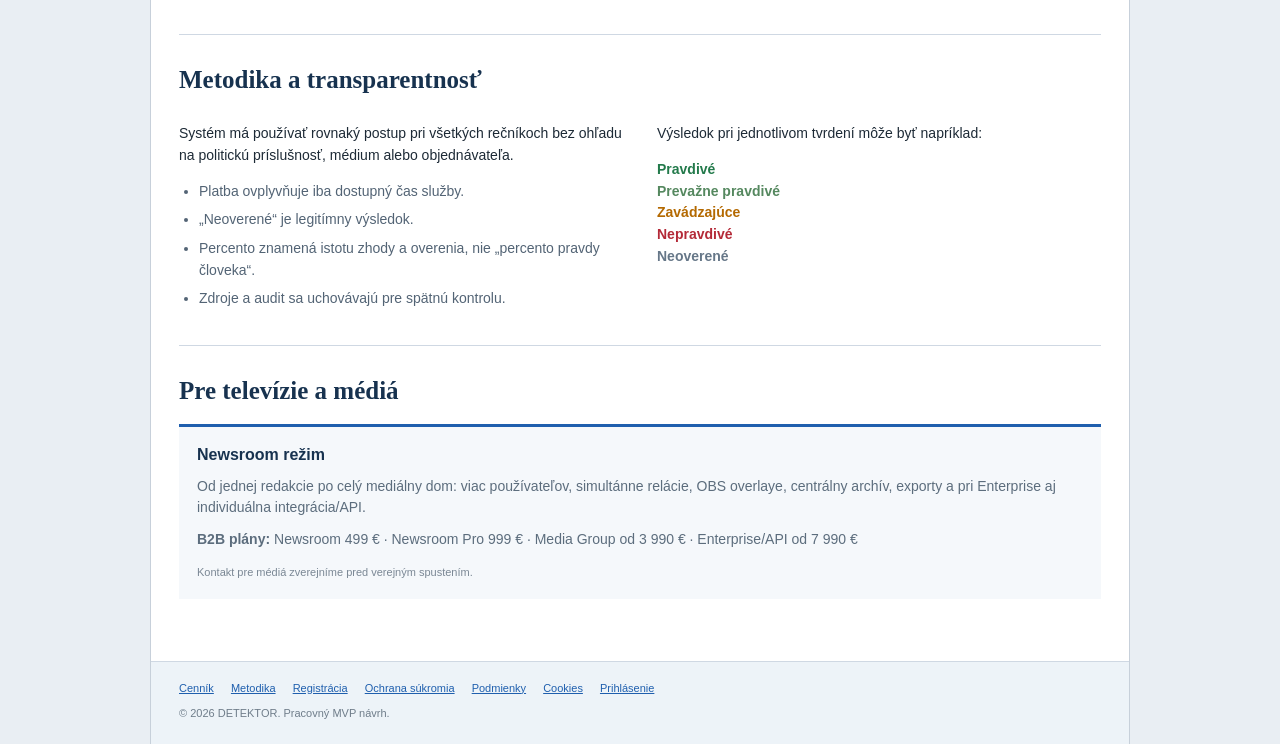
==== commit 87b1787a: "Rename archive navigation to sessions" ====
--- a/index.html
+++ b/index.html
@@ -379,7 +379,7 @@
   <nav class="menu">
     <ul>
       <li><a href="#ako">Ako to funguje</a></li>
-      <li><a href="archiv.html">Archív relácií</a></li>
+      <li><a href="archiv.html">Relácie</a></li>
       <li><a href="#download">Stiahnuť</a></li>
       <li><a href="#instalacia">Inštalácia</a></li>
       <li><a href="cennik.html">Cenník</a></li>
